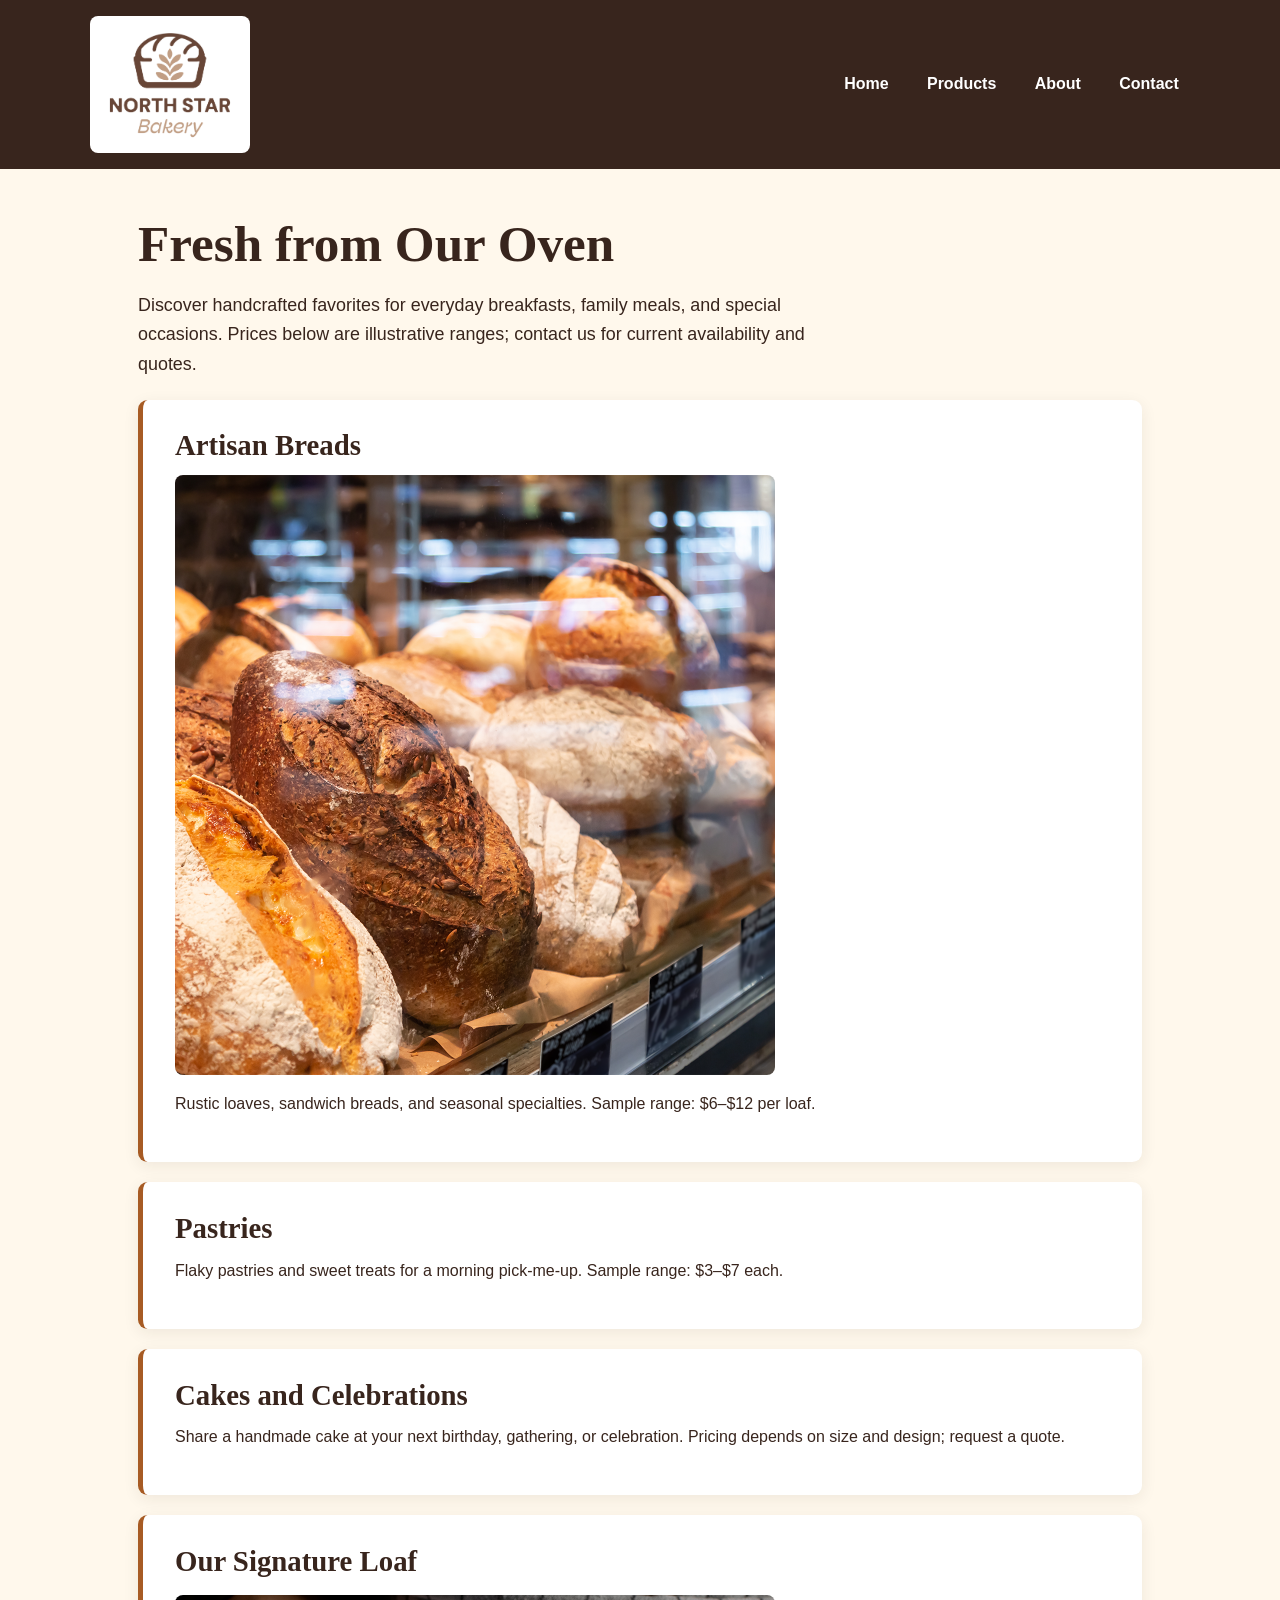
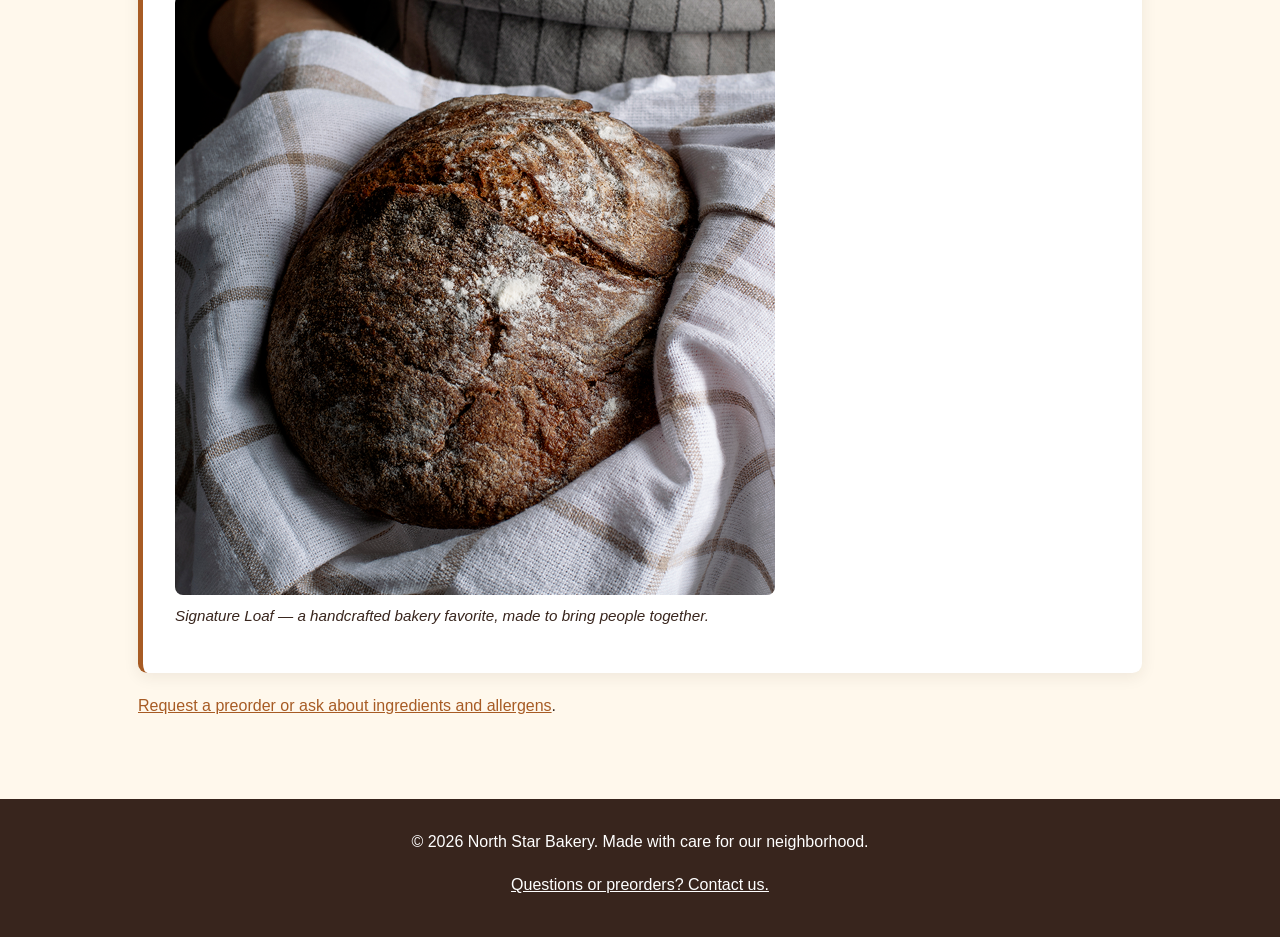
==== products.html @ b9b7adf9 "Complete Touchstone 3 responsive bakery design" ====
<!DOCTYPE html>
<html lang="en">
<head>
<meta charset="UTF-8">
<meta name="viewport" content="width=device-width, initial-scale=1.0">
<meta name="description" content="North Star Bakery: handmade breads, pastries, cakes, and neighborhood preorders.">
<title>Products | North Star Bakery</title>
<link rel="stylesheet" href="styles.css">
</head>
<body>
<header class="site-header">
<a href="index.html">
<img src="media/bakery-logo_c.png" alt="North Star Bakery logo" width="180">
</a>
<nav aria-label="Main navigation">
<ul>
<li>
<a href="index.html">Home</a>
</li>
<li>
<a href="products.html">Products</a>
</li>
<li>
<a href="about.html">About</a>
</li>
<li>
<a href="contact.html">Contact</a>
</li>
</ul>
</nav>
</header>
<main class="container">
<h1>Fresh from Our Oven</h1>
<p class="intro">Discover handcrafted favorites for everyday breakfasts, family meals, and special occasions. Prices below are illustrative ranges; contact us for current availability and quotes.</p>
<section class="content-card">
<h2>Artisan Breads</h2>
<img src="media/bakery-bread_c.png" alt="Selection of artisan breads with golden crusts" width="600">
<p>Rustic loaves, sandwich breads, and seasonal specialties. Sample range: $6–$12 per loaf.</p>
</section>
<section class="content-card">
<h2>Pastries</h2>
<p>Flaky pastries and sweet treats for a morning pick-me-up. Sample range: $3–$7 each.</p>
</section>
<section class="content-card">
<h2>Cakes and Celebrations</h2>
<p>Share a handmade cake at your next birthday, gathering, or celebration. Pricing depends on size and design; request a quote.</p>
</section>
<section class="content-card">
<h2>Our Signature Loaf</h2>
<figure class="feature-figure">
<img src="media/bakery-signature-loaf_c.png" alt="North Star Bakery's signature handcrafted loaf" width="600">
<figcaption>Signature Loaf — a handcrafted bakery favorite, made to bring people together.</figcaption>
</figure>
</section>
<p>
<a href="contact.html">Request a preorder or ask about ingredients and allergens</a>.</p>
</main>
<footer class="site-footer">
<p>&copy; 2026 North Star Bakery. Made with care for our neighborhood.</p>
<p>
<a href="contact.html">Questions or preorders? Contact us.</a>
</p>
</footer>
</body>
</html>
---- styles.css ----
/* Touchstone 3: North Star Bakery | Mobile-first external stylesheet */
:root { --cream:#fff8ec; --brown:#38251d; --caramel:#a75b24; --white:#ffffff; }
* { box-sizing:border-box; }
html { scroll-behavior:smooth; }
body { margin:0; background:var(--cream); color:var(--brown); font-family:Arial,Helvetica,sans-serif; font-size:1rem; line-height:1.65; }
a { color:var(--caramel); }
a:hover, a:focus-visible { text-decoration-thickness:3px; }
.site-header { background:var(--brown); color:var(--white); padding:1rem max(1rem, calc((100% - 1100px)/2)); display:flex; flex-direction:column; align-items:center; gap:.75rem; }
.site-header img { display:block; max-width:160px; height:auto; }
.site-header nav ul { display:flex; flex-wrap:wrap; justify-content:center; gap:.35rem .65rem; list-style:none; padding:0; margin:0; }
.site-header nav a { display:block; color:var(--white); padding:.45rem .7rem; text-decoration:none; border-radius:.4rem; font-weight:700; }
.site-header nav a:hover,.site-header nav a:focus-visible { background:var(--caramel); color:var(--white); }
.container { max-width:1100px; margin:auto; padding:1.5rem 1rem 3rem; }
h1,h2,h3 { font-family:Georgia,'Times New Roman',serif; line-height:1.2; }
h1 { font-size:clamp(2rem,5vw,3.2rem); margin:.3rem 0 1rem; }
h2 { font-size:clamp(1.35rem,3vw,1.8rem); margin:0 0 .75rem; }
h3 { font-size:1.2rem; margin:.6rem 0; }
p { margin:.5rem 0 1rem; }
.intro { max-width:72ch; font-size:1.12rem; }
.content-card { background:var(--white); border-left:5px solid var(--caramel); border-radius:.6rem; padding:1.25rem; margin:1.25rem 0; box-shadow:0 4px 16px rgba(56,37,29,.08); }
img,picture,video,audio { max-width:100%; }
img { height:auto; border-radius:.5rem; }
picture { display:block; }
picture img { display:block; width:100%; max-width:650px; }
.feature-figure { margin:1rem 0; }
.feature-figure img { display:block; }
figcaption { font-size:.95rem; font-style:italic; margin-top:.5rem; }
audio { width:100%; max-width:520px; }
video { width:100%; height:auto; }
fieldset { border:1px solid var(--caramel); border-radius:.5rem; margin:1rem 0; padding:1rem; }
legend { font-family:Georgia,'Times New Roman',serif; font-size:1.2rem; font-weight:bold; padding:0 .35rem; }
label { display:inline-block; font-weight:bold; margin-bottom:.25rem; }
input,select,textarea { width:100%; max-width:620px; border:1px solid var(--brown); border-radius:.35rem; padding:.65rem; font:inherit; background:var(--white); color:var(--brown); }
textarea { resize:vertical; }
input:focus-visible,select:focus-visible,textarea:focus-visible,button:focus-visible { outline:3px solid var(--caramel); outline-offset:2px; }
button { border:0; border-radius:.4rem; padding:.85rem 1.4rem; background:var(--caramel); color:var(--white); font:inherit; font-weight:bold; cursor:pointer; }
button:hover { background:var(--brown); }
.site-footer { background:var(--brown); color:var(--white); text-align:center; padding:1.4rem 1rem; }
.site-footer a { color:var(--white); }
@media (min-width:760px) {
 .site-header { flex-direction:row; justify-content:space-between; gap:2rem; }
 .site-header nav ul { justify-content:flex-end; gap:1rem; }
 .container { padding:2.5rem 2rem 4rem; }
 .content-card { padding:1.8rem 2rem; }
 fieldset { display:flex; flex-wrap:wrap; gap:0 1.5rem; align-items:start; }
 fieldset legend { width:auto; }
 fieldset > p { flex:1 1 280px; }
}
@media (min-width:1050px) { .container { padding-left:3rem; padding-right:3rem; } }
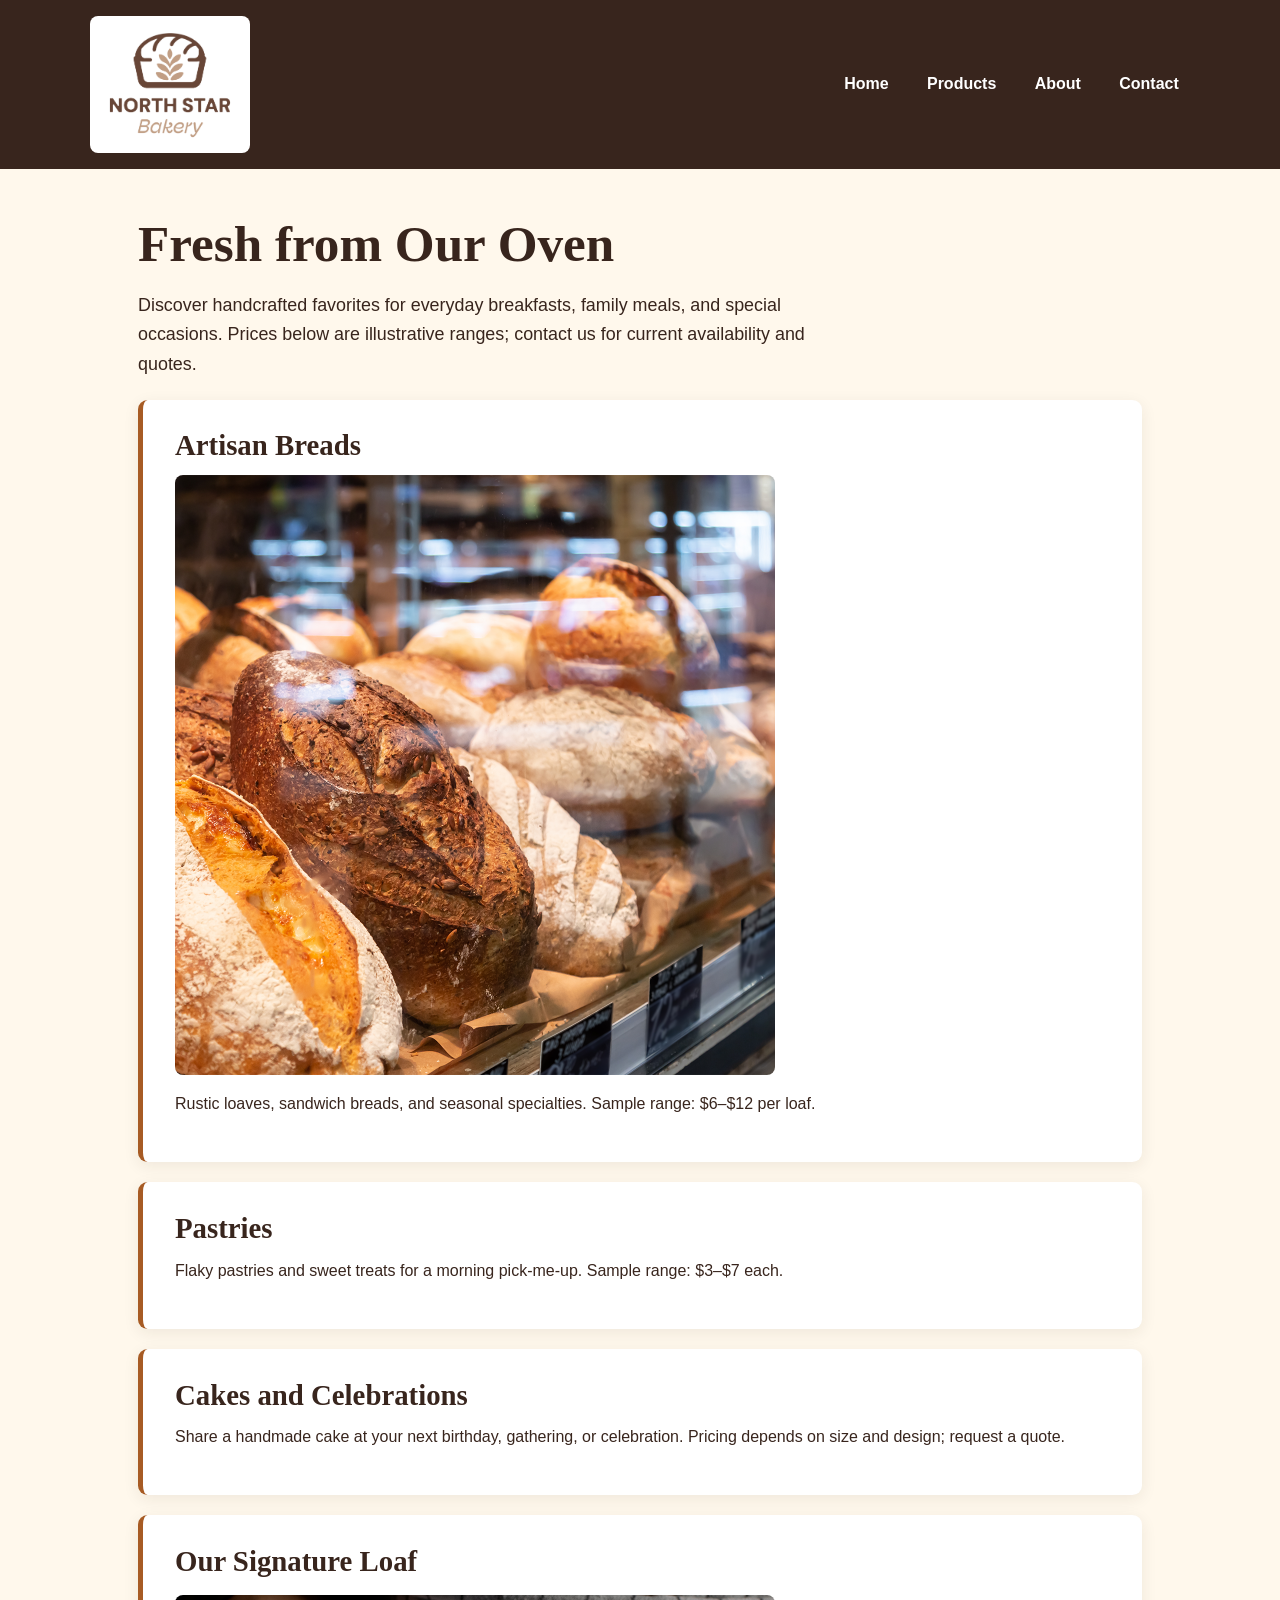
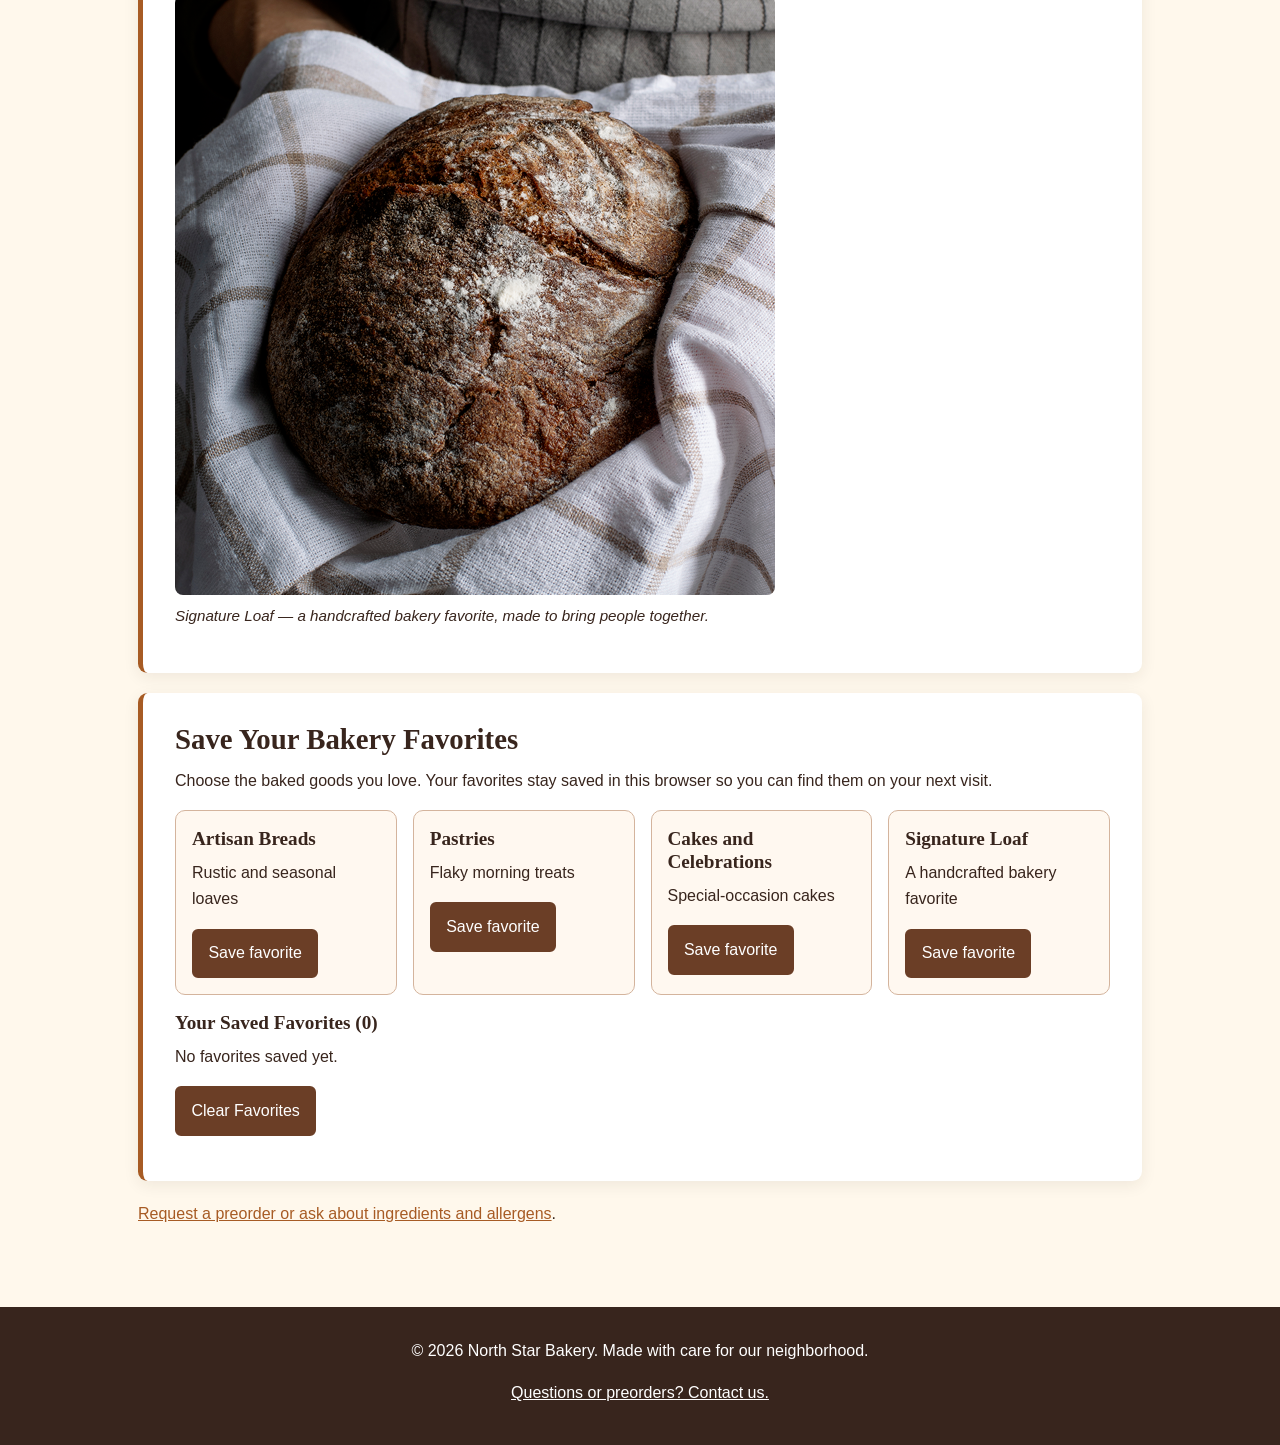
==== commit baeb9d63: "Complete Touchstone 4 JavaScript features" ====
--- a/products.html
+++ b/products.html
@@ -52,6 +52,16 @@
 <figcaption>Signature Loaf — a handcrafted bakery favorite, made to bring people together.</figcaption>
 </figure>
 </section>
+<section class="content-card favorites-panel" aria-labelledby="favorites-heading">
+<h2 id="favorites-heading">Save Your Bakery Favorites</h2>
+<p>Choose the baked goods you love. Your favorites stay saved in this browser so you can find them on your next visit.</p>
+<div id="favorite-products" class="favorite-grid"></div>
+<h3>Your Saved Favorites (<span id="favorite-count">0</span>)</h3>
+<p id="favorite-summary" aria-live="polite">No favorites saved yet.</p>
+<ul id="favorites-list" aria-live="polite"></ul>
+<button type="button" id="clear-favorites" class="secondary-button">Clear Favorites</button>
+<p id="favorites-status" role="status" aria-live="polite"></p>
+</section>
 <p>
 <a href="contact.html">Request a preorder or ask about ingredients and allergens</a>.</p>
 </main>
@@ -61,5 +71,6 @@
 <a href="contact.html">Questions or preorders? Contact us.</a>
 </p>
 </footer>
+<script src="script.js" defer></script>
 </body>
 </html>
--- a/styles.css
+++ b/styles.css
@@ -47,3 +47,14 @@
  fieldset > p { flex:1 1 280px; }
 }
 @media (min-width:1050px) { .container { padding-left:3rem; padding-right:3rem; } }
+
+/* Touchstone 4: accessible favorites and validation */
+.favorite-grid { display:flex; flex-wrap:wrap; gap:1rem; margin:1rem 0; }
+.favorite-option { flex:1 1 190px; border:1px solid #d4b49d; border-radius:10px; padding:1rem; background:#fff8f0; }
+.favorite-option h3 { margin-top:0; }
+.favorite-option button, .secondary-button { cursor:pointer; border:2px solid #6b3e26; border-radius:6px; padding:.6rem .9rem; background:#6b3e26; color:#fff; font:inherit; }
+.favorite-option button[aria-pressed="true"] { background:#fff8f0; color:#6b3e26; }
+.favorite-option button:focus-visible, .secondary-button:focus-visible { outline:3px solid #d88c5a; outline-offset:3px; }
+.field-error { display:block; min-height:1.25em; color:#9a2525; font-weight:bold; margin-top:.25rem; }
+[aria-invalid="true"] { border:2px solid #9a2525 !important; }
+#form-status, #favorites-status { font-weight:bold; }
